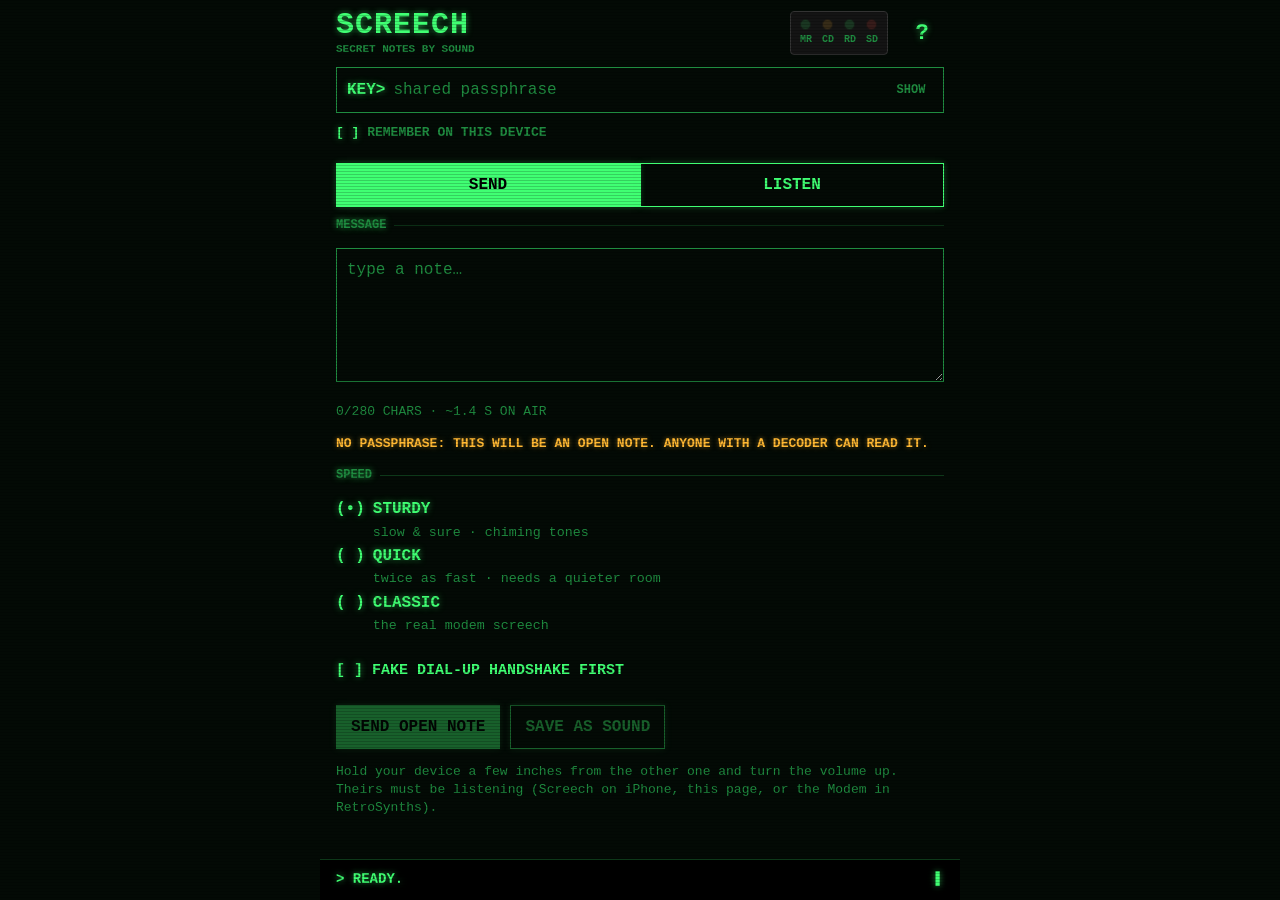
==== docs/index.html @ b58412c9 "Screech: secret notes by sound — native iPhone app, Swift modem core (bit-compatible with the web/Re" ====
<!DOCTYPE html>
<html lang="en">
<head>
<meta charset="utf-8">
<meta name="viewport" content="width=device-width, initial-scale=1, viewport-fit=cover">
<title>Screech: secret notes by sound</title>
<meta name="description" content="Pass secret notes between phones and computers as modem sounds. Encrypted with a shared passphrase.">
<meta name="theme-color" content="#030a05">
<link rel="manifest" href="manifest.webmanifest">
<link rel="icon" href="icons/icon-192.png">
<link rel="apple-touch-icon" href="icons/icon-192.png">
<link rel="stylesheet" href="css/screech.css">
</head>
<body>
<div class="crt">
  <header class="top">
    <div class="brand">
      <h1>SCREECH</h1>
      <p class="sub">SECRET NOTES BY SOUND</p>
    </div>
    <div class="leds" role="group" aria-label="Status lights">
      <span class="led" id="ledMR" role="img" aria-label="Microphone listening: off"><i></i>MR</span>
      <span class="led amber" id="ledCD" role="img" aria-label="Carrier detected: off"><i></i>CD</span>
      <span class="led" id="ledRD" role="img" aria-label="Receiving data: off"><i></i>RD</span>
      <span class="led red" id="ledSD" role="img" aria-label="Sending data: off"><i></i>SD</span>
    </div>
    <button type="button" class="qbtn" id="helpBtn" aria-label="Help" aria-haspopup="dialog">?</button>
  </header>

  <section class="key">
    <div class="keyrow">
      <label for="pass" class="prompt">KEY&gt;</label>
      <input id="pass" type="password" autocomplete="off" autocapitalize="off" spellcheck="false" placeholder="shared passphrase" aria-describedby="passHelp">
      <button type="button" class="link" id="reveal" aria-controls="pass">SHOW</button>
    </div>
    <p id="passHelp" class="sr-only">Both people use the same passphrase. It never leaves this device.</p>
    <label class="check"><input type="checkbox" id="remember"> <span>REMEMBER ON THIS DEVICE</span></label>
  </section>

  <div class="tabs" role="tablist" aria-label="Mode">
    <button type="button" role="tab" id="tabSend" aria-selected="true" aria-controls="panelSend">SEND</button>
    <button type="button" role="tab" id="tabListen" aria-selected="false" aria-controls="panelListen" tabindex="-1">LISTEN</button>
  </div>

  <main>
    <section id="panelSend" role="tabpanel" aria-labelledby="tabSend">
      <h2 class="rule">MESSAGE</h2>
      <label for="msg" class="sr-only">Message</label>
      <textarea id="msg" maxlength="280" rows="5" placeholder="type a note…"></textarea>
      <p class="dim small" id="counter" aria-live="polite">0/280 CHARS · ~0.0 S ON AIR</p>
      <p class="warn small" id="openWarn">NO PASSPHRASE: THIS WILL BE AN OPEN NOTE. ANYONE WITH A DECODER CAN READ IT.</p>

      <h2 class="rule" id="speedLbl">SPEED</h2>
      <div class="speeds" role="radiogroup" aria-labelledby="speedLbl">
        <label class="radio"><input type="radio" name="speed" value="sturdy" checked><span class="mark" aria-hidden="true"></span><span><b>STURDY</b><br><small>slow &amp; sure · chiming tones</small></span></label>
        <label class="radio"><input type="radio" name="speed" value="quick"><span class="mark" aria-hidden="true"></span><span><b>QUICK</b><br><small>twice as fast · needs a quieter room</small></span></label>
        <label class="radio"><input type="radio" name="speed" value="classic"><span class="mark" aria-hidden="true"></span><span><b>CLASSIC</b><br><small>the real modem screech</small></span></label>
      </div>
      <label class="check"><input type="checkbox" id="intro"> <span>FAKE DIAL-UP HANDSHAKE FIRST</span></label>

      <div class="btnrow">
        <button type="button" class="tbtn solid" id="send" disabled>SEND OPEN NOTE</button>
        <button type="button" class="tbtn" id="save" disabled>SAVE AS SOUND</button>
      </div>
      <p class="dim small">Hold your device a few inches from the other one and turn the volume up. Theirs must be listening (Screech on iPhone, this page, or the Modem in RetroSynths).</p>
    </section>

    <section id="panelListen" role="tabpanel" aria-labelledby="tabListen" hidden>
      <button type="button" class="tbtn solid" id="listen" aria-pressed="false">LISTEN</button>
      <p class="warn small" id="micMsg" hidden></p>

      <h2 class="rule">LINE MONITOR</h2>
      <div class="monitor">
        <canvas id="fall" width="480" height="150" role="img" aria-label="Spectrogram of the microphone"></canvas>
        <span class="axis hi" aria-hidden="true">3.6 kHz</span><span class="axis lo" aria-hidden="true">0.6 kHz</span>
      </div>
      <div class="meter" role="meter" aria-label="Microphone level" aria-valuemin="-70" aria-valuemax="0" aria-valuenow="-70" id="meter">
        <span class="dim small">MIC</span><div class="bar"><i id="meterFill"></i></div><span class="dim small" id="meterTxt">OFF</span>
      </div>
      <div id="progress" hidden>
        <p class="small"><b id="progressTxt">RECEIVING… 0%</b></p>
        <div class="bar"><i id="progressFill"></i></div>
      </div>

      <h2 class="rule">RECEIVED</h2>
      <p class="dim small" id="emptyMsg">NOTHING YET. NOTES YOU HEAR APPEAR HERE (THEY'RE NOT SAVED WHEN YOU LEAVE THE PAGE).</p>
      <ol id="notes" class="notes" aria-live="polite"></ol>
      <div class="btnrow">
        <button type="button" class="tbtn" id="decodeBtn">DECODE A SOUND FILE</button>
        <button type="button" class="tbtn dimbtn" id="clear" hidden>CLEAR</button>
        <input type="file" id="file" accept="audio/*,.wav,.m4a,.mp3,.ogg,.opus,.webm" hidden>
      </div>
    </section>
  </main>

  <footer class="status" role="status" aria-live="polite"><span>&gt; <span id="status">READY.</span></span><span class="cursor" aria-hidden="true">▌</span></footer>
</div>

<dialog id="help" aria-labelledby="helpTitle">
  <div class="helpbox">
    <div class="helphead"><h2 id="helpTitle">HOW TO SCREECH</h2><button type="button" class="tbtn" id="helpClose">CLOSE</button></div>
    <h3>1. AGREE ON A PASSPHRASE</h3>
    <p>Pick one together, in person. Both type it into KEY&gt;. It never travels over the sound; only the scrambled note does.</p>
    <h3>2. LISTEN</h3>
    <p>The receiver opens LISTEN and presses LISTEN, then allows the microphone. Nothing is recorded or saved.</p>
    <h3>3. SEND</h3>
    <p>The sender types a note (up to 280 characters), holds the device a few inches from the receiver, volume up, and presses SEND. The receiver's lights go CD (carrier) then RD (receiving), and the note appears.</p>
    <h3>SPEEDS</h3>
    <p>STURDY: slow chiming tones, the most reliable. QUICK: half the time, wants a quieter room. CLASSIC: the real 300-baud modem screech. The receiver hears all three automatically.</p>
    <h3>IS IT REALLY SECRET?</h3>
    <p>Yes, with a passphrase. The note is encrypted with AES-256 before it becomes sound, using a key made from your passphrase (PBKDF2, 200,000 rounds). Anyone can record the screech, but without the passphrase it's noise, and a tampered note won't open. Without a passphrase it's an OPEN NOTE that anyone with a decoder can read. Pick a passphrase that's hard to guess; a few unrelated words work well.</p>
    <h3>NOTES AS SOUND FILES</h3>
    <p>SAVE AS SOUND makes an audio file of the note that you can text or email. The other person opens it with DECODE A SOUND FILE (or in Screech on iPhone). Notes survive most voice-memo compression.</p>
    <h3>IF A NOTE DOESN'T ARRIVE</h3>
    <p>Move closer, turn the volume up, cut background noise, or switch to STURDY, then send again. The receiver keeps listening. Across a room, echoes can garble a note. Browsers sometimes clean up microphone sound for calls; Screech asks them not to, but if notes keep failing, try another browser.</p>
    <h3>WORKS WITH</h3>
    <p>Screech for iPhone, this page on any phone or computer, and the Modem in RetroSynths. They all understand each other.</p>
    <h3>KEYBOARD</h3>
    <p>Tab moves between controls. Left/Right switches SEND and LISTEN when a tab is focused. Ctrl+Enter (⌘+Enter) in the message sends it. Esc closes this help.</p>
  </div>
</dialog>

<script type="module" src="js/app.js"></script>
</body>
</html>
---- docs/css/screech.css ----
/* Screech (web): a green-phosphor modem terminal. */
:root {
  --green: #40ff73; --dim: #1f8c40; --faint: #0d3819; --amber: #ffb833; --red: #ff4d40; --bg: #030a05;
  --glow: 0 0 6px rgba(64, 255, 115, .55);
  --mono: ui-monospace, "SF Mono", Menlo, Consolas, "Liberation Mono", monospace;
}
* { box-sizing: border-box; }
html, body { margin: 0; background: var(--bg); color: var(--green); font: 16px/1.4 var(--mono); }
body { min-height: 100vh; }
.crt { max-width: 640px; margin: 0 auto; min-height: 100vh; display: flex; flex-direction: column; position: relative;
  padding: env(safe-area-inset-top) 0 env(safe-area-inset-bottom); }
.crt::after { content: ""; position: fixed; inset: 0; pointer-events: none;
  background: repeating-linear-gradient(to bottom, rgba(0,0,0,.18) 0 1px, transparent 1px 3px); }
h1, h2, h3, p { margin: 0; }
.sr-only { position: absolute !important; width: 1px; height: 1px; overflow: hidden; clip: rect(0 0 0 0); white-space: nowrap; }
.dim { color: var(--dim); } .small { font-size: 13px; } .warn { color: var(--amber); font-weight: 700; text-shadow: 0 0 5px rgba(255,184,51,.5); }
b, h1, h2, .prompt { text-shadow: var(--glow); }

.top { display: flex; align-items: center; gap: 12px; padding: 10px 16px 0; }
.brand { flex: 1; }
h1 { font-size: 30px; font-weight: 900; letter-spacing: 1px; line-height: 1.05; }
.sub { font-size: 11px; font-weight: 700; color: var(--dim); }
.leds { display: flex; gap: 10px; padding: 7px 9px; background: #141414; border: 1px solid #333; border-radius: 4px; }
.led { display: flex; flex-direction: column; align-items: center; gap: 3px; font-size: 10px; font-weight: 700; color: var(--dim); --c: var(--green); }
.led.amber { --c: var(--amber); } .led.red { --c: var(--red); }
.led i { width: 11px; height: 11px; border-radius: 50%; background: var(--c); opacity: .15; border: 1px solid rgba(0,0,0,.6); }
.led.on i { opacity: 1; box-shadow: 0 0 8px var(--c); }
.qbtn { width: 44px; height: 44px; background: none; border: 0; color: var(--green); font: 900 22px var(--mono); text-shadow: var(--glow); cursor: pointer; }

.key { padding: 10px 16px 0; }
.keyrow { display: flex; align-items: center; gap: 8px; border: 1px solid var(--dim); padding: 0 10px; }
.prompt { font-weight: 700; }
.keyrow input { flex: 1; min-width: 0; background: none; border: 0; color: var(--green); font: 16px var(--mono); padding: 12px 0; outline: none; }
input::placeholder, textarea::placeholder { color: var(--dim); }
.link { background: none; border: 0; color: var(--dim); font: 700 12px var(--mono); min-width: 44px; min-height: 44px; cursor: pointer; }
.check { display: flex; align-items: center; gap: 8px; min-height: 40px; cursor: pointer; font-size: 13px; font-weight: 600; color: var(--dim); }
.check input { appearance: none; width: 0; height: 0; margin: 0; position: absolute; opacity: 0; }
.check span::before { content: "[ ] "; color: var(--green); font-weight: 700; text-shadow: var(--glow); white-space: pre; }
.check input:checked + span::before { content: "[X] "; }
.check input:focus-visible + span { outline: 1px dotted var(--green); outline-offset: 3px; }
#intro + span { color: var(--green); font-size: 15px; }

.tabs { display: flex; padding: 10px 16px; }
.tabs button, .tbtn { font: 700 16px var(--mono); padding: 10px 14px; min-height: 44px; border: 1.5px solid var(--green); background: none; color: var(--green);
  cursor: pointer; box-shadow: 0 0 6px rgba(64,255,115,.3); }
.tabs button { flex: 1; }
.tabs button[aria-selected=true], .tbtn.solid { background: var(--green); color: #000; }
.tbtn:active { background: var(--green); color: #000; } .tbtn.solid:active { background: none; color: var(--green); }
.tbtn:disabled { opacity: .35; cursor: default; }
.tbtn.stop { border-color: var(--red); background: var(--red); color: #000; }
.tbtn.amber { border-color: var(--amber); color: var(--amber); background: none; }
.dimbtn { border-color: var(--dim); color: var(--dim); }
:focus-visible { outline: 2px dotted var(--green); outline-offset: 3px; }

main { flex: 1; padding: 0 16px 24px; }
section[role=tabpanel] > * + * { margin-top: 14px; }
.rule { display: flex; align-items: center; gap: 8px; font-size: 12px; font-weight: 700; color: var(--dim); }
.rule::after { content: ""; flex: 1; height: 1px; background: var(--faint); }
textarea { width: 100%; background: none; color: var(--green); border: 1px solid var(--dim); font: 16px/1.4 var(--mono); padding: 10px; resize: vertical; outline: none; }
.speeds { display: flex; flex-direction: column; gap: 2px; }
.radio { display: flex; align-items: baseline; gap: 8px; min-height: 44px; cursor: pointer; }
.radio input { position: absolute; opacity: 0; width: 0; height: 0; }
.radio .mark::before { content: "( )"; font-weight: 700; text-shadow: var(--glow); }
.radio input:checked + .mark::before { content: "(•)"; }
.radio input:focus-visible + .mark { outline: 1px dotted var(--green); outline-offset: 2px; }
.radio small { color: var(--dim); }
.btnrow { display: flex; gap: 10px; flex-wrap: wrap; }

.monitor { position: relative; border: 1px solid var(--dim); background: #000; height: 150px; }
.monitor canvas { width: 100%; height: 100%; display: block; image-rendering: auto; }
.axis { position: absolute; left: 4px; font-size: 9px; color: var(--dim); } .axis.hi { top: 3px; } .axis.lo { bottom: 3px; }
.meter { display: flex; align-items: center; gap: 8px; }
.bar { flex: 1; height: 8px; background: var(--faint); position: relative; overflow: hidden; }
.bar i { position: absolute; left: 0; top: 0; bottom: 0; width: 0; background: var(--green); }
.bar i.hot { background: var(--red); }
#meterTxt { min-width: 64px; text-align: right; }

.notes { list-style: none; margin: 0; padding: 0; display: flex; flex-direction: column; gap: 10px; }
.notes li { border: 1px solid var(--faint); padding: 10px; }
.notes .meta { font-size: 11px; color: var(--dim); }
.notes .kind { font-size: 13px; font-weight: 700; margin-top: 4px; }
.notes .kind.open { color: var(--amber); } .notes .kind.bad { color: var(--red); }
.notes .text { margin-top: 4px; white-space: pre-wrap; word-break: break-word; text-shadow: var(--glow); }
.notes .row { margin-top: 6px; display: flex; gap: 8px; }
.notes .row button { font: 700 12px var(--mono); background: none; border: 0; color: var(--dim); min-height: 32px; cursor: pointer; padding: 0; }
.notes .row .tbtn { font-size: 14px; padding: 6px 10px; min-height: 36px; }

.status { position: sticky; bottom: 0; display: flex; justify-content: space-between; gap: 8px; padding: 10px 16px; background: #000; border-top: 1px solid var(--faint);
  font-size: 14px; font-weight: 600; text-shadow: var(--glow); }
.cursor { animation: blink 1s steps(1) infinite; }
@keyframes blink { 50% { opacity: 0; } }

dialog { background: var(--bg); color: var(--green); border: 1px solid var(--dim); padding: 0; width: min(640px, 100vw); max-height: 100vh; }
dialog::backdrop { background: rgba(0,0,0,.75); }
.helpbox { padding: 20px; font-size: 15px; }
.helpbox h3 { font-size: 15px; margin-top: 16px; text-shadow: var(--glow); }
.helpbox p { margin-top: 4px; opacity: .88; }
.helphead { display: flex; justify-content: space-between; align-items: center; gap: 10px; }
.helphead h2 { font-size: 19px; font-weight: 900; }

@media (prefers-reduced-motion: reduce) { .cursor { animation: none; } }
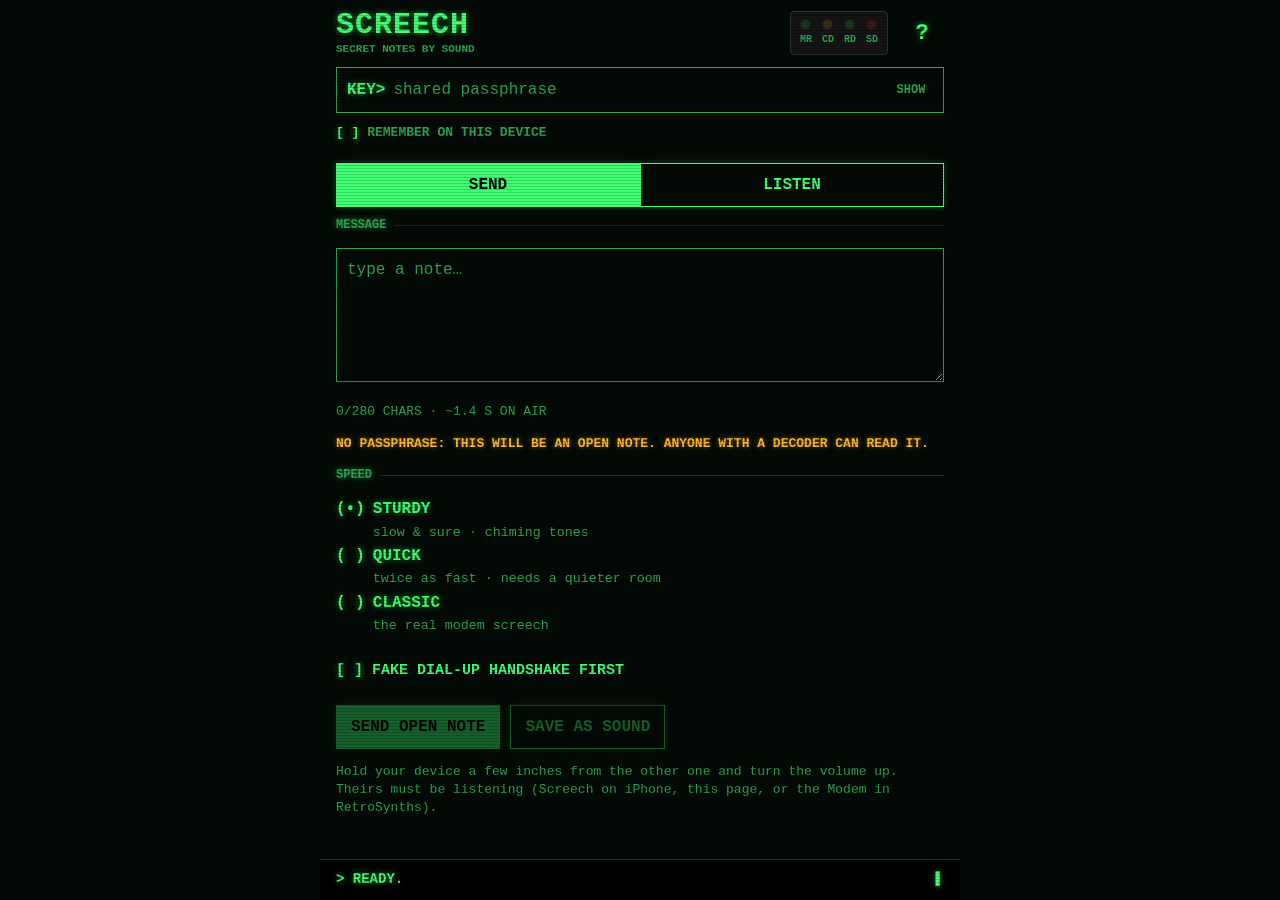
==== commit 8ec583ee: "Web: landmarks + brighter dim text (axe clean); iPhone: brighter dim green for contrast Co-Authored-" ====
--- a/docs/index.html
+++ b/docs/index.html
@@ -27,7 +27,8 @@
     <button type="button" class="qbtn" id="helpBtn" aria-label="Help" aria-haspopup="dialog">?</button>
   </header>
 
-  <section class="key">
+  <main>
+  <section class="key" aria-label="Passphrase">
     <div class="keyrow">
       <label for="pass" class="prompt">KEY&gt;</label>
       <input id="pass" type="password" autocomplete="off" autocapitalize="off" spellcheck="false" placeholder="shared passphrase" aria-describedby="passHelp">
@@ -42,7 +43,6 @@
     <button type="button" role="tab" id="tabListen" aria-selected="false" aria-controls="panelListen" tabindex="-1">LISTEN</button>
   </div>
 
-  <main>
     <section id="panelSend" role="tabpanel" aria-labelledby="tabSend">
       <h2 class="rule">MESSAGE</h2>
       <label for="msg" class="sr-only">Message</label>
@@ -93,7 +93,7 @@
     </section>
   </main>
 
-  <footer class="status" role="status" aria-live="polite"><span>&gt; <span id="status">READY.</span></span><span class="cursor" aria-hidden="true">▌</span></footer>
+  <div class="status" role="status" aria-live="polite"><span>&gt; <span id="status">READY.</span></span><span class="cursor" aria-hidden="true">▌</span></div>
 </div>
 
 <dialog id="help" aria-labelledby="helpTitle">
--- a/docs/css/screech.css
+++ b/docs/css/screech.css
@@ -1,6 +1,6 @@
 /* Screech (web): a green-phosphor modem terminal. */
 :root {
-  --green: #40ff73; --dim: #1f8c40; --faint: #0d3819; --amber: #ffb833; --red: #ff4d40; --bg: #030a05;
+  --green: #40ff73; --dim: #2fa552; --faint: #0d3819; --amber: #ffb833; --red: #ff4d40; --bg: #030a05;
   --glow: 0 0 6px rgba(64, 255, 115, .55);
   --mono: ui-monospace, "SF Mono", Menlo, Consolas, "Liberation Mono", monospace;
 }
@@ -52,7 +52,8 @@
 .dimbtn { border-color: var(--dim); color: var(--dim); }
 :focus-visible { outline: 2px dotted var(--green); outline-offset: 3px; }
 
-main { flex: 1; padding: 0 16px 24px; }
+main { flex: 1; }
+main > section[role=tabpanel] { padding: 0 16px 24px; }
 section[role=tabpanel] > * + * { margin-top: 14px; }
 .rule { display: flex; align-items: center; gap: 8px; font-size: 12px; font-weight: 700; color: var(--dim); }
 .rule::after { content: ""; flex: 1; height: 1px; background: var(--faint); }
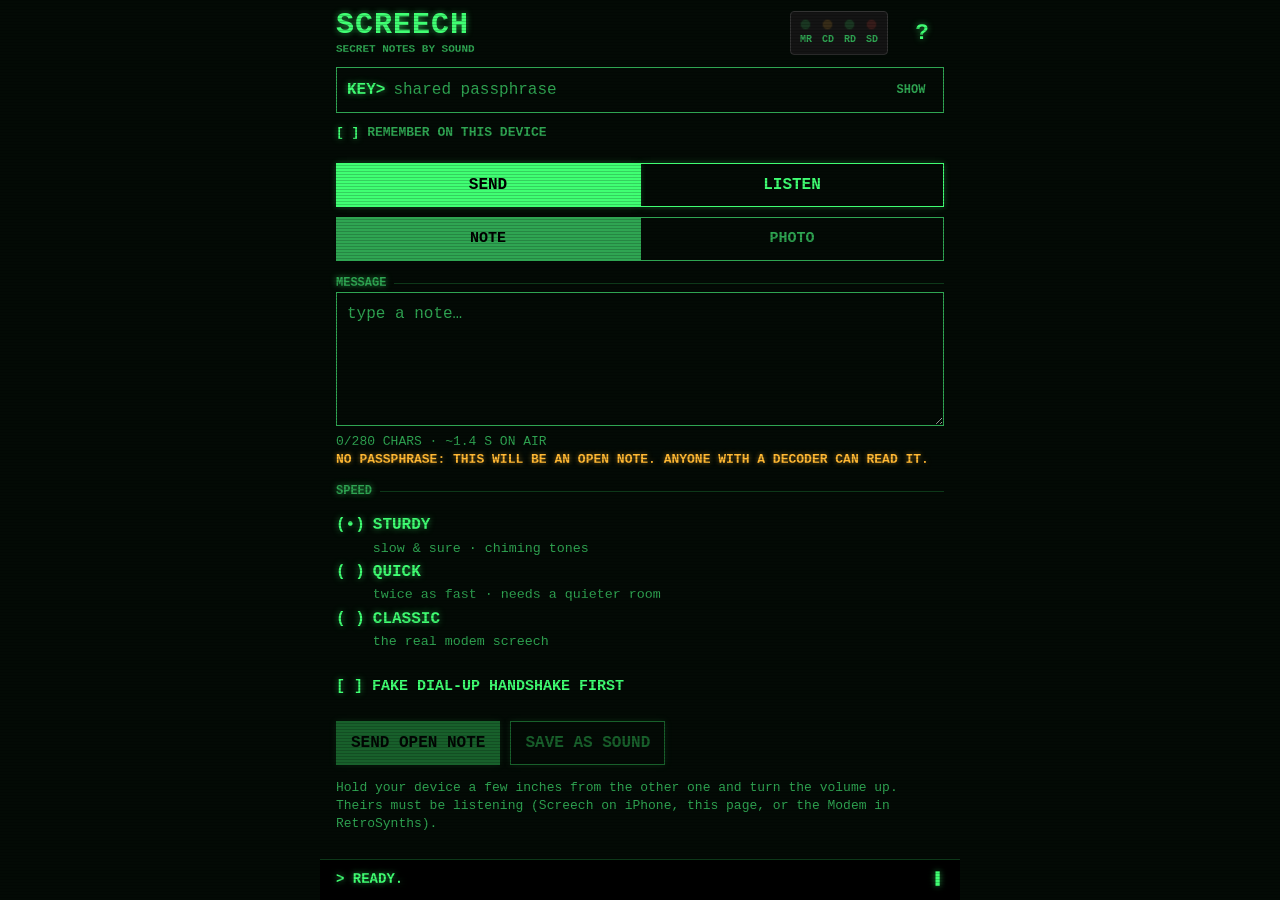
==== commit 489712b1: "Web: send and receive photos (pick, size/detail, preview, paint-in on both ends, locked/unlock, save" ====
--- a/docs/index.html
+++ b/docs/index.html
@@ -44,11 +44,38 @@
   </div>
 
     <section id="panelSend" role="tabpanel" aria-labelledby="tabSend">
+      <div class="kinds" role="group" aria-label="What to send">
+        <button type="button" class="kindbtn" id="kindNote" aria-pressed="true">NOTE</button>
+        <button type="button" class="kindbtn" id="kindPhoto" aria-pressed="false">PHOTO</button>
+      </div>
+      <div id="noteBox">
       <h2 class="rule">MESSAGE</h2>
       <label for="msg" class="sr-only">Message</label>
       <textarea id="msg" maxlength="280" rows="5" placeholder="type a note…"></textarea>
       <p class="dim small" id="counter" aria-live="polite">0/280 CHARS · ~0.0 S ON AIR</p>
       <p class="warn small" id="openWarn">NO PASSPHRASE: THIS WILL BE AN OPEN NOTE. ANYONE WITH A DECODER CAN READ IT.</p>
+      </div>
+
+      <div id="photoBox" hidden>
+        <h2 class="rule">PHOTO</h2>
+        <button type="button" class="tbtn solid" id="pickPhoto">CHOOSE A PHOTO</button>
+        <input type="file" id="photoFile" accept="image/*" hidden>
+        <div class="pframe" id="sendFrame" hidden><canvas id="sendCanvas" role="img" aria-label="Preview of the photo as it will arrive"></canvas></div>
+        <p class="dim small" id="photoInfo">Photos travel tiny (64–128 pixels) and slowly: about half a minute to a few minutes. They paint in from the top while they arrive, like the old days.</p>
+        <div id="photoOpts" hidden>
+          <div class="segrow" role="radiogroup" aria-label="Size"><span class="dim small seglbl" aria-hidden="true">SIZE</span>
+            <label class="seg"><input type="radio" name="psize" value="tiny"><span>TINY</span></label>
+            <label class="seg"><input type="radio" name="psize" value="small" checked><span>SMALL</span></label>
+            <label class="seg"><input type="radio" name="psize" value="large"><span>LARGE</span></label>
+          </div>
+          <div class="segrow" role="radiogroup" aria-label="Detail"><span class="dim small seglbl" aria-hidden="true">DETAIL</span>
+            <label class="seg"><input type="radio" name="pqual" value="low"><span>LOW</span></label>
+            <label class="seg"><input type="radio" name="pqual" value="medium" checked><span>MEDIUM</span></label>
+            <label class="seg"><input type="radio" name="pqual" value="high"><span>HIGH</span></label>
+          </div>
+        </div>
+        <p class="warn small" id="photoWarn" hidden>NO PASSPHRASE: ANYONE WITH A DECODER CAN SEE THIS PHOTO.</p>
+      </div>
 
       <h2 class="rule" id="speedLbl">SPEED</h2>
       <div class="speeds" role="radiogroup" aria-labelledby="speedLbl">
@@ -83,6 +110,7 @@
       </div>
 
       <h2 class="rule">RECEIVED</h2>
+      <ol id="photos" class="notes" aria-live="polite"></ol>
       <p class="dim small" id="emptyMsg">NOTHING YET. NOTES YOU HEAR APPEAR HERE (THEY'RE NOT SAVED WHEN YOU LEAVE THE PAGE).</p>
       <ol id="notes" class="notes" aria-live="polite"></ol>
       <div class="btnrow">
@@ -109,6 +137,8 @@
     <p>STURDY: slow chiming tones, the most reliable. QUICK: half the time, wants a quieter room. CLASSIC: the real 300-baud modem screech. The receiver hears all three automatically.</p>
     <h3>IS IT REALLY SECRET?</h3>
     <p>Yes, with a passphrase. The note is encrypted with AES-256 before it becomes sound, using a key made from your passphrase (PBKDF2, 200,000 rounds). Anyone can record the screech, but without the passphrase it's noise, and a tampered note won't open. Without a passphrase it's an OPEN NOTE that anyone with a decoder can read. Pick a passphrase that's hard to guess; a few unrelated words work well.</p>
+    <h3>PHOTOS</h3>
+    <p>SEND › PHOTO, choose a picture, pick a size and detail. Photos travel tiny (64–128 pixels) and take from about half a minute to a few minutes. On the other side the picture paints in from the top, one 16-pixel stripe at a time, like a download on an old modem. A garbled stripe shows as a smear and the rest keeps coming. With a passphrase, every stripe is encrypted.</p>
     <h3>NOTES AS SOUND FILES</h3>
     <p>SAVE AS SOUND makes an audio file of the note that you can text or email. The other person opens it with DECODE A SOUND FILE (or in Screech on iPhone). Notes survive most voice-memo compression.</p>
     <h3>IF A NOTE DOESN'T ARRIVE</h3>
--- a/docs/css/screech.css
+++ b/docs/css/screech.css
@@ -100,3 +100,17 @@
 .helphead h2 { font-size: 19px; font-weight: 900; }
 
 @media (prefers-reduced-motion: reduce) { .cursor { animation: none; } }
+
+/* photos */
+.kinds { display: flex; }
+.kindbtn { flex: 1; font: 700 15px var(--mono); min-height: 44px; background: none; color: var(--dim); border: 1.5px solid var(--dim); cursor: pointer; }
+.kindbtn[aria-pressed=true] { background: var(--dim); color: #000; }
+.pframe { border: 1px solid var(--dim); background: #0f0f0f; display: flex; justify-content: center; }
+.pframe canvas { display: block; max-width: 100%; height: auto; image-rendering: pixelated; image-rendering: crisp-edges; }
+.segrow { display: flex; align-items: center; gap: 6px; flex-wrap: wrap; }
+.seglbl { width: 64px; font-weight: 700; }
+.seg { cursor: pointer; }
+.seg input { position: absolute; opacity: 0; width: 0; height: 0; }
+.seg span { display: inline-block; font: 700 13px var(--mono); padding: 8px 10px; min-height: 36px; border: 1.5px solid var(--green); color: var(--green); }
+.seg input:checked + span { background: var(--green); color: #000; }
+.seg input:focus-visible + span { outline: 2px dotted var(--green); outline-offset: 2px; }
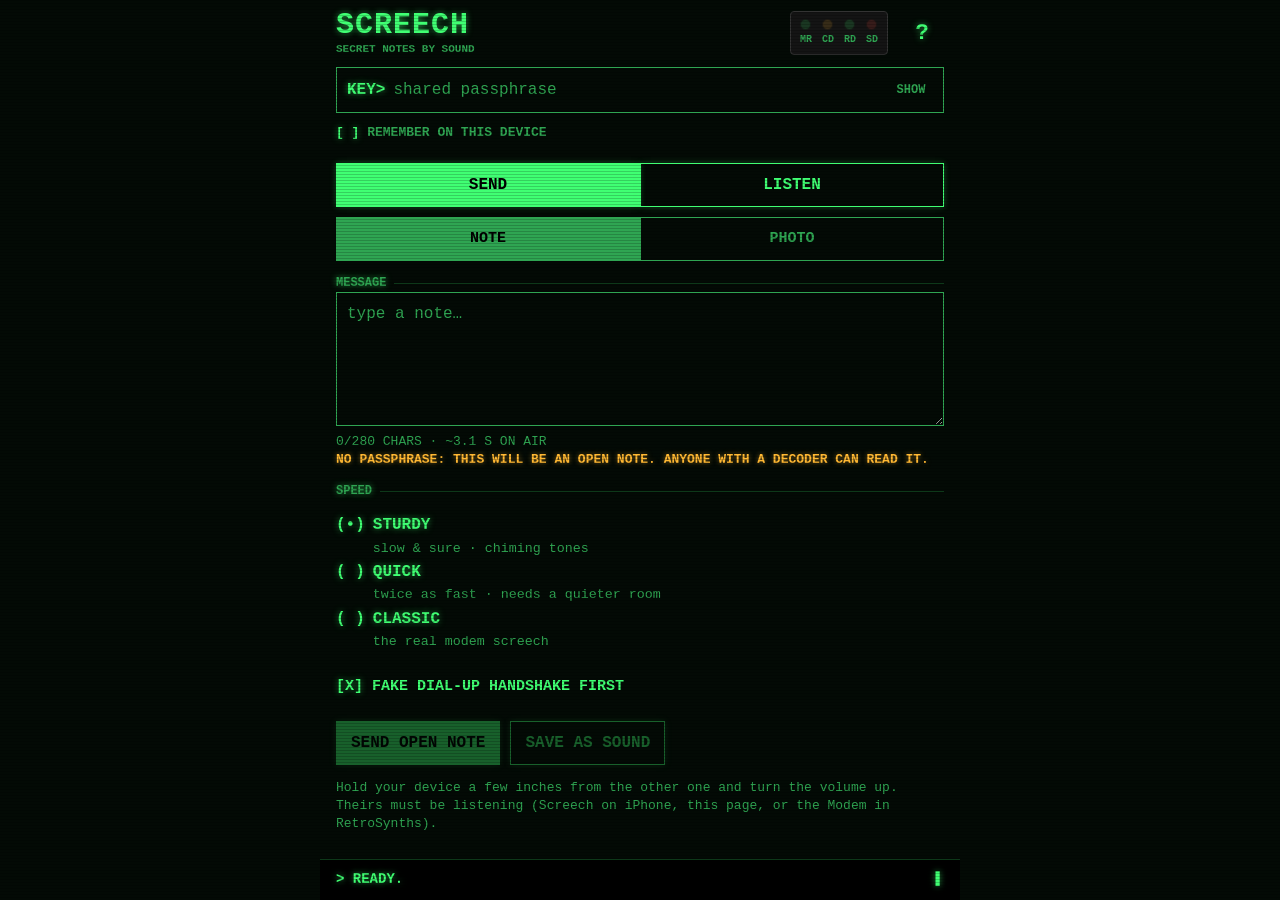
==== commit c58faa93: "Serve the web app from the site root; handshake intro on by default The web version moves out of doc" ====
--- a/docs/index.html
+++ b/docs/index.html
@@ -1,155 +1,6 @@
-<!DOCTYPE html>
-<html lang="en">
-<head>
-<meta charset="utf-8">
-<meta name="viewport" content="width=device-width, initial-scale=1, viewport-fit=cover">
-<title>Screech: secret notes by sound</title>
-<meta name="description" content="Pass secret notes between phones and computers as modem sounds. Encrypted with a shared passphrase.">
-<meta name="theme-color" content="#030a05">
-<link rel="manifest" href="manifest.webmanifest">
-<link rel="icon" href="icons/icon-192.png">
-<link rel="apple-touch-icon" href="icons/icon-192.png">
-<link rel="stylesheet" href="css/screech.css">
-</head>
-<body>
-<div class="crt">
-  <header class="top">
-    <div class="brand">
-      <h1>SCREECH</h1>
-      <p class="sub">SECRET NOTES BY SOUND</p>
-    </div>
-    <div class="leds" role="group" aria-label="Status lights">
-      <span class="led" id="ledMR" role="img" aria-label="Microphone listening: off"><i></i>MR</span>
-      <span class="led amber" id="ledCD" role="img" aria-label="Carrier detected: off"><i></i>CD</span>
-      <span class="led" id="ledRD" role="img" aria-label="Receiving data: off"><i></i>RD</span>
-      <span class="led red" id="ledSD" role="img" aria-label="Sending data: off"><i></i>SD</span>
-    </div>
-    <button type="button" class="qbtn" id="helpBtn" aria-label="Help" aria-haspopup="dialog">?</button>
-  </header>
-
-  <main>
-  <section class="key" aria-label="Passphrase">
-    <div class="keyrow">
-      <label for="pass" class="prompt">KEY&gt;</label>
-      <input id="pass" type="password" autocomplete="off" autocapitalize="off" spellcheck="false" placeholder="shared passphrase" aria-describedby="passHelp">
-      <button type="button" class="link" id="reveal" aria-controls="pass">SHOW</button>
-    </div>
-    <p id="passHelp" class="sr-only">Both people use the same passphrase. It never leaves this device.</p>
-    <label class="check"><input type="checkbox" id="remember"> <span>REMEMBER ON THIS DEVICE</span></label>
-  </section>
-
-  <div class="tabs" role="tablist" aria-label="Mode">
-    <button type="button" role="tab" id="tabSend" aria-selected="true" aria-controls="panelSend">SEND</button>
-    <button type="button" role="tab" id="tabListen" aria-selected="false" aria-controls="panelListen" tabindex="-1">LISTEN</button>
-  </div>
-
-    <section id="panelSend" role="tabpanel" aria-labelledby="tabSend">
-      <div class="kinds" role="group" aria-label="What to send">
-        <button type="button" class="kindbtn" id="kindNote" aria-pressed="true">NOTE</button>
-        <button type="button" class="kindbtn" id="kindPhoto" aria-pressed="false">PHOTO</button>
-      </div>
-      <div id="noteBox">
-      <h2 class="rule">MESSAGE</h2>
-      <label for="msg" class="sr-only">Message</label>
-      <textarea id="msg" maxlength="280" rows="5" placeholder="type a note…"></textarea>
-      <p class="dim small" id="counter" aria-live="polite">0/280 CHARS · ~0.0 S ON AIR</p>
-      <p class="warn small" id="openWarn">NO PASSPHRASE: THIS WILL BE AN OPEN NOTE. ANYONE WITH A DECODER CAN READ IT.</p>
-      </div>
-
-      <div id="photoBox" hidden>
-        <h2 class="rule">PHOTO</h2>
-        <button type="button" class="tbtn solid" id="pickPhoto">CHOOSE A PHOTO</button>
-        <input type="file" id="photoFile" accept="image/*" hidden>
-        <div class="pframe" id="sendFrame" hidden><canvas id="sendCanvas" role="img" aria-label="Preview of the photo as it will arrive"></canvas></div>
-        <p class="dim small" id="photoInfo">Photos travel tiny (64–128 pixels) and slowly: about half a minute to a few minutes. They paint in from the top while they arrive, like the old days.</p>
-        <div id="photoOpts" hidden>
-          <div class="segrow" role="radiogroup" aria-label="Size"><span class="dim small seglbl" aria-hidden="true">SIZE</span>
-            <label class="seg"><input type="radio" name="psize" value="tiny"><span>TINY</span></label>
-            <label class="seg"><input type="radio" name="psize" value="small" checked><span>SMALL</span></label>
-            <label class="seg"><input type="radio" name="psize" value="large"><span>LARGE</span></label>
-          </div>
-          <div class="segrow" role="radiogroup" aria-label="Detail"><span class="dim small seglbl" aria-hidden="true">DETAIL</span>
-            <label class="seg"><input type="radio" name="pqual" value="low"><span>LOW</span></label>
-            <label class="seg"><input type="radio" name="pqual" value="medium" checked><span>MEDIUM</span></label>
-            <label class="seg"><input type="radio" name="pqual" value="high"><span>HIGH</span></label>
-          </div>
-        </div>
-        <p class="warn small" id="photoWarn" hidden>NO PASSPHRASE: ANYONE WITH A DECODER CAN SEE THIS PHOTO.</p>
-      </div>
-
-      <h2 class="rule" id="speedLbl">SPEED</h2>
-      <div class="speeds" role="radiogroup" aria-labelledby="speedLbl">
-        <label class="radio"><input type="radio" name="speed" value="sturdy" checked><span class="mark" aria-hidden="true"></span><span><b>STURDY</b><br><small>slow &amp; sure · chiming tones</small></span></label>
-        <label class="radio"><input type="radio" name="speed" value="quick"><span class="mark" aria-hidden="true"></span><span><b>QUICK</b><br><small>twice as fast · needs a quieter room</small></span></label>
-        <label class="radio"><input type="radio" name="speed" value="classic"><span class="mark" aria-hidden="true"></span><span><b>CLASSIC</b><br><small>the real modem screech</small></span></label>
-      </div>
-      <label class="check"><input type="checkbox" id="intro"> <span>FAKE DIAL-UP HANDSHAKE FIRST</span></label>
-
-      <div class="btnrow">
-        <button type="button" class="tbtn solid" id="send" disabled>SEND OPEN NOTE</button>
-        <button type="button" class="tbtn" id="save" disabled>SAVE AS SOUND</button>
-      </div>
-      <p class="dim small">Hold your device a few inches from the other one and turn the volume up. Theirs must be listening (Screech on iPhone, this page, or the Modem in RetroSynths).</p>
-    </section>
-
-    <section id="panelListen" role="tabpanel" aria-labelledby="tabListen" hidden>
-      <button type="button" class="tbtn solid" id="listen" aria-pressed="false">LISTEN</button>
-      <p class="warn small" id="micMsg" hidden></p>
-
-      <h2 class="rule">LINE MONITOR</h2>
-      <div class="monitor">
-        <canvas id="fall" width="480" height="150" role="img" aria-label="Spectrogram of the microphone"></canvas>
-        <span class="axis hi" aria-hidden="true">3.6 kHz</span><span class="axis lo" aria-hidden="true">0.6 kHz</span>
-      </div>
-      <div class="meter" role="meter" aria-label="Microphone level" aria-valuemin="-70" aria-valuemax="0" aria-valuenow="-70" id="meter">
-        <span class="dim small">MIC</span><div class="bar"><i id="meterFill"></i></div><span class="dim small" id="meterTxt">OFF</span>
-      </div>
-      <div id="progress" hidden>
-        <p class="small"><b id="progressTxt">RECEIVING… 0%</b></p>
-        <div class="bar"><i id="progressFill"></i></div>
-      </div>
-
-      <h2 class="rule">RECEIVED</h2>
-      <ol id="photos" class="notes" aria-live="polite"></ol>
-      <p class="dim small" id="emptyMsg">NOTHING YET. NOTES YOU HEAR APPEAR HERE (THEY'RE NOT SAVED WHEN YOU LEAVE THE PAGE).</p>
-      <ol id="notes" class="notes" aria-live="polite"></ol>
-      <div class="btnrow">
-        <button type="button" class="tbtn" id="decodeBtn">DECODE A SOUND FILE</button>
-        <button type="button" class="tbtn dimbtn" id="clear" hidden>CLEAR</button>
-        <input type="file" id="file" accept="audio/*,.wav,.m4a,.mp3,.ogg,.opus,.webm" hidden>
-      </div>
-    </section>
-  </main>
-
-  <div class="status" role="status" aria-live="polite"><span>&gt; <span id="status">READY.</span></span><span class="cursor" aria-hidden="true">▌</span></div>
-</div>
-
-<dialog id="help" aria-labelledby="helpTitle">
-  <div class="helpbox">
-    <div class="helphead"><h2 id="helpTitle">HOW TO SCREECH</h2><button type="button" class="tbtn" id="helpClose">CLOSE</button></div>
-    <h3>1. AGREE ON A PASSPHRASE</h3>
-    <p>Pick one together, in person. Both type it into KEY&gt;. It never travels over the sound; only the scrambled note does.</p>
-    <h3>2. LISTEN</h3>
-    <p>The receiver opens LISTEN and presses LISTEN, then allows the microphone. Nothing is recorded or saved.</p>
-    <h3>3. SEND</h3>
-    <p>The sender types a note (up to 280 characters), holds the device a few inches from the receiver, volume up, and presses SEND. The receiver's lights go CD (carrier) then RD (receiving), and the note appears.</p>
-    <h3>SPEEDS</h3>
-    <p>STURDY: slow chiming tones, the most reliable. QUICK: half the time, wants a quieter room. CLASSIC: the real 300-baud modem screech. The receiver hears all three automatically.</p>
-    <h3>IS IT REALLY SECRET?</h3>
-    <p>Yes, with a passphrase. The note is encrypted with AES-256 before it becomes sound, using a key made from your passphrase (PBKDF2, 200,000 rounds). Anyone can record the screech, but without the passphrase it's noise, and a tampered note won't open. Without a passphrase it's an OPEN NOTE that anyone with a decoder can read. Pick a passphrase that's hard to guess; a few unrelated words work well.</p>
-    <h3>PHOTOS</h3>
-    <p>SEND › PHOTO, choose a picture, pick a size and detail. Photos travel tiny (64–128 pixels) and take from about half a minute to a few minutes. On the other side the picture paints in from the top, one 16-pixel stripe at a time, like a download on an old modem. A garbled stripe shows as a smear and the rest keeps coming. With a passphrase, every stripe is encrypted.</p>
-    <h3>NOTES AS SOUND FILES</h3>
-    <p>SAVE AS SOUND makes an audio file of the note that you can text or email. The other person opens it with DECODE A SOUND FILE (or in Screech on iPhone). Notes survive most voice-memo compression.</p>
-    <h3>IF A NOTE DOESN'T ARRIVE</h3>
-    <p>Move closer, turn the volume up, cut background noise, or switch to STURDY, then send again. The receiver keeps listening. Across a room, echoes can garble a note. Browsers sometimes clean up microphone sound for calls; Screech asks them not to, but if notes keep failing, try another browser.</p>
-    <h3>WORKS WITH</h3>
-    <p>Screech for iPhone, this page on any phone or computer, and the Modem in RetroSynths. They all understand each other.</p>
-    <h3>KEYBOARD</h3>
-    <p>Tab moves between controls. Left/Right switches SEND and LISTEN when a tab is focused. Ctrl+Enter (⌘+Enter) in the message sends it. Esc closes this help.</p>
-  </div>
-</dialog>
-
-<script type="module" src="js/app.js"></script>
-</body>
-</html>
+<!doctype html>
+<html lang="en"><head><meta charset="utf-8"><title>Screech has moved</title>
+<meta http-equiv="refresh" content="0; url=../">
+<link rel="canonical" href="../">
+<script>location.replace('../' + location.search + location.hash);</script>
+</head><body><p>Screech now lives at <a href="../">samuelling.github.io/Screech/</a></p></body></html>
